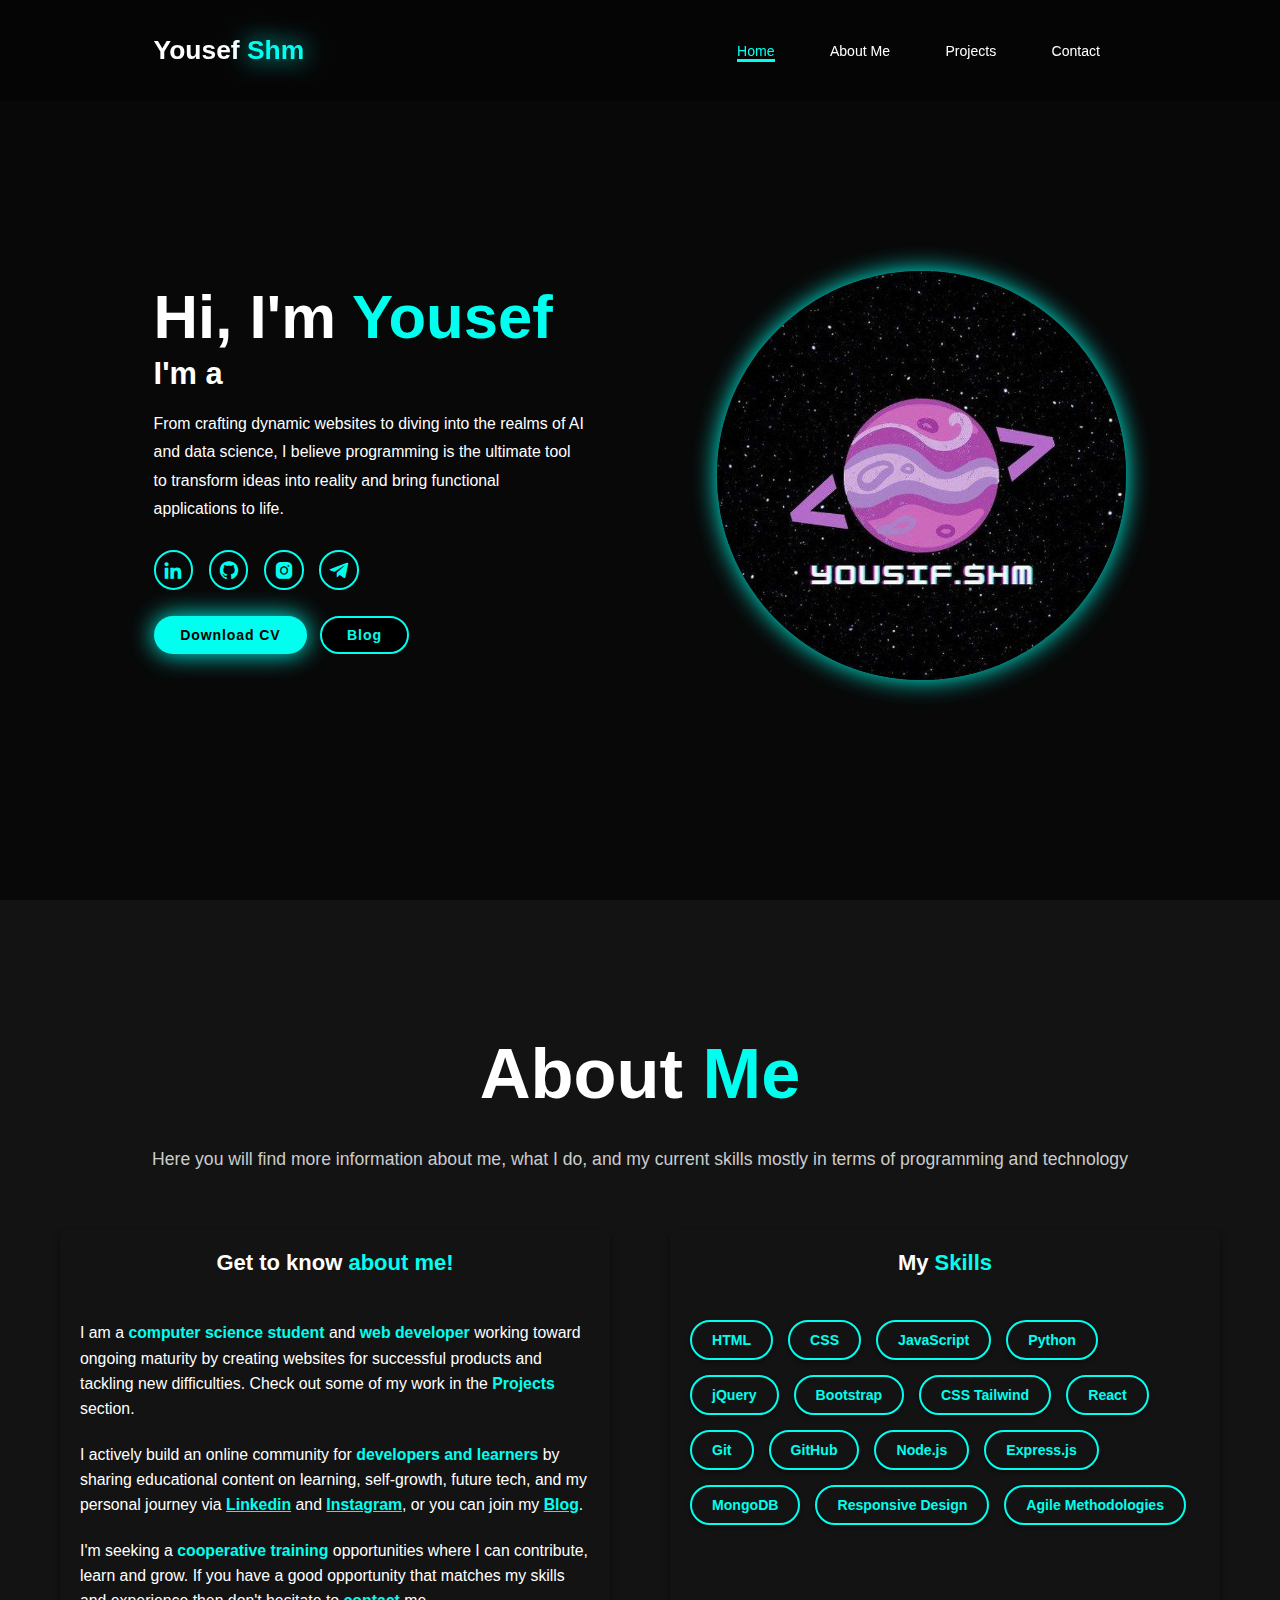
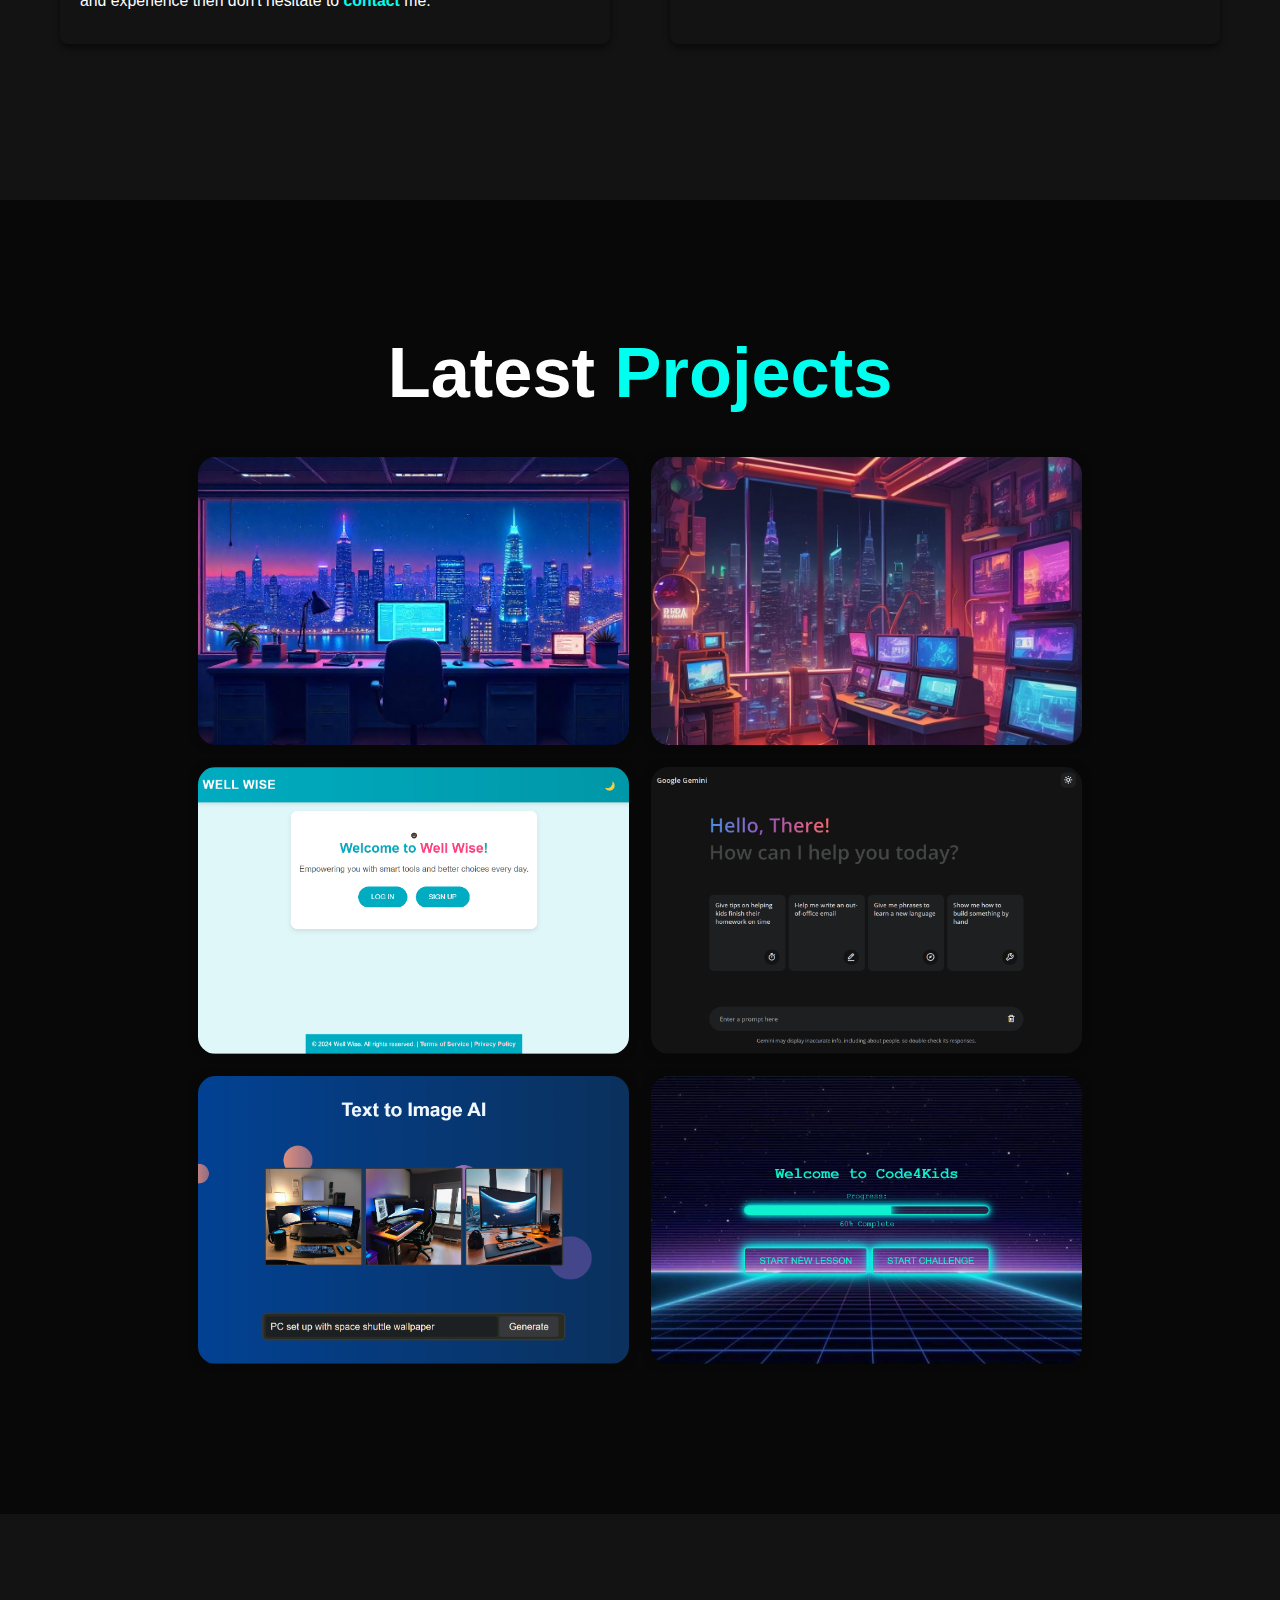
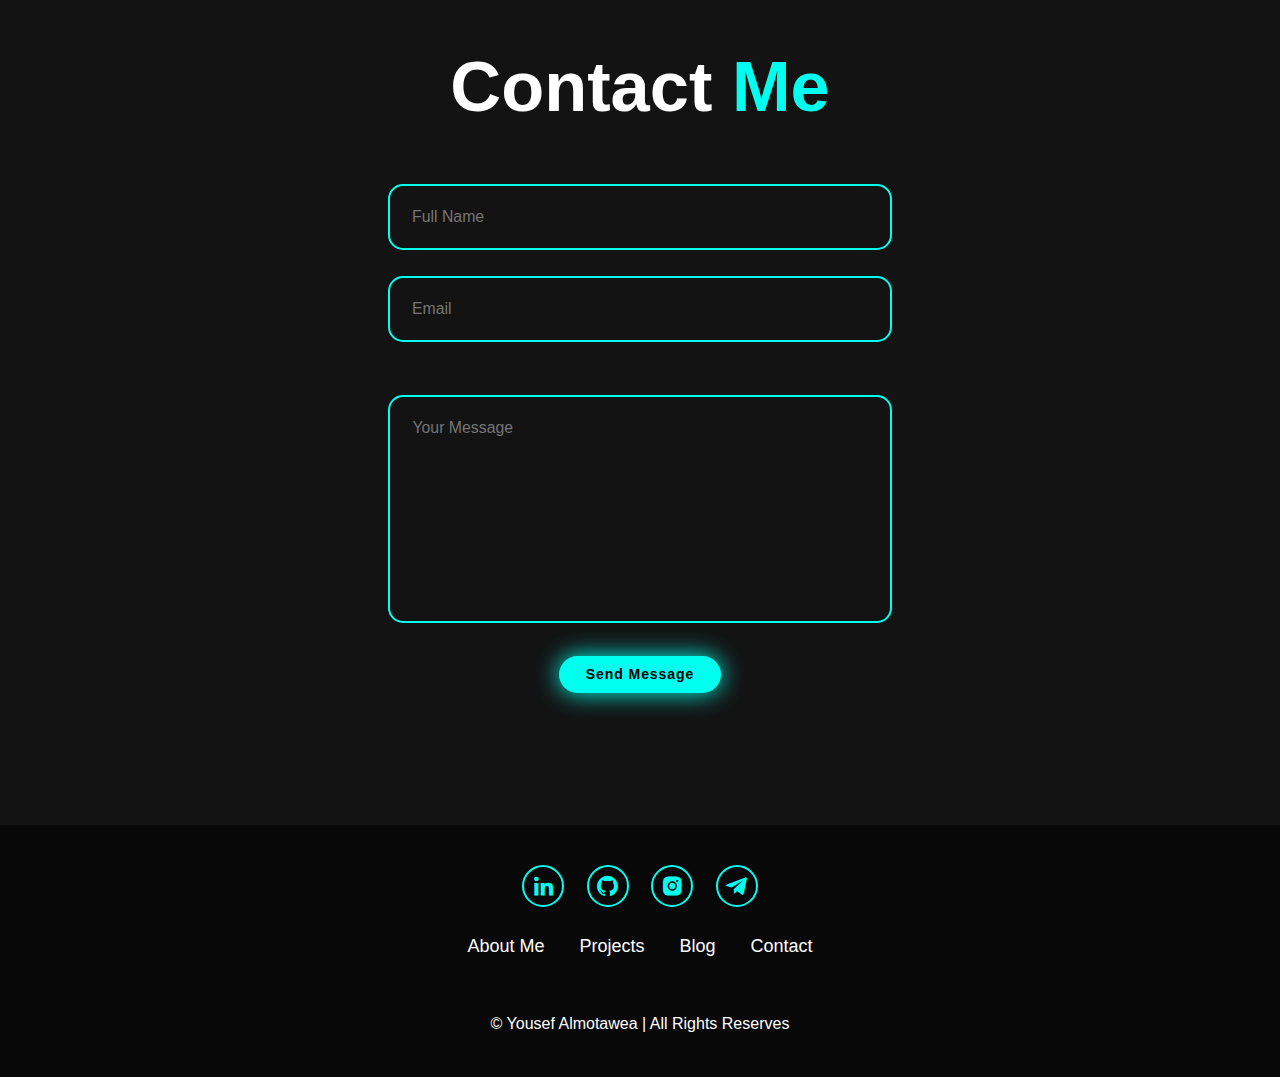
==== index.html @ 4f2bf26d "First commit" ====
<!DOCTYPE html>
<html lang="en">
<head>
    <meta charset="UTF-8">
    <meta name="viewport" content="width=device-width, initial-scale=1.0">
    <title>YouseFolio</title>
    <link rel="icon" href="images/yousif_logo.jpg">
    <link rel="stylesheet" href="style/style.css">
    <link href='https://unpkg.com/boxicons@2.1.4/css/boxicons.min.css' rel='stylesheet'>

</head>
<body>
    
    <header class="header">
        <a href="#home" class="logo">Yousef
        <span>Shm</span></a>

        <i class='bx bx-menu' id="menu-icon"></i>

        <nav class="navbar">
            <a href="#home" class="active">Home</a>
            <a href="#about">About Me</a>
            <a href="#projects">Projects</a>
            <a href="#contact">Contact</a>
            
        </nav>
    </header>

    <section class="home" id="home">
        <div class="home-content">
            <h1>Hi, I'm <span>Yousef</span></h1>
            <h3 class="text-animation">I'm a <span>

            </span></h3>
            <p class="hero-text">
                From crafting dynamic websites to diving into the realms of AI and data science, 
                I believe programming is the ultimate tool to transform ideas into reality and 
                bring functional applications to life.
            </p>

            <div class="social-icons">
                <a href="https://www.linkedin.com/in/yousef-almotawea-730003238?utm_source=share&utm_campaign=share_via&utm_content=profile&utm_medium=android_app"><i class='bx bxl-linkedin'></i></a>
                <a href="https://github.com/yousifshm"><i class='bx bxl-github' ></i></a>
                <a href="#"><i class='bx bxl-instagram-alt' ></i></a>
                <a href="https://t.me/Yousifshm"><i class='bx bxl-telegram'></i></a>
            </div>

            <div class="btn-group">
                <a href="CV/cv.pdf" download class="btn" target="_blank">Download CV</a>
                <a href="blog.html" class="btn" target="_blank">Blog</a>
            </div>
        </div>
        
            <div class="home-img">
                <img src="images/yousif_logo.jpg" alt="logo">
            </div>
    </section>

    <section class="about" id="about">

        <h2 class="heading">About <span>Me</span></h2>
        <p class="about-description">Here you will find more information about me, what I do,
             and my current skills mostly in terms of programming and technology</p>

    <div class="about-div">
        <div class="know">
            <h1>Get to know <span>about me!</span></h1>
            <div class="know-container">
                <p>
                    I am a <b>computer science student</b> and <b> web developer</b> working toward ongoing 
                    maturity by creating websites for successful products and tackling new difficulties.
                    Check out some of my work in the <b>Projects</b> section.
                </p>
                <br>
                <p>
                    I actively build an online community for <b> developers and learners </b> by sharing 
                    educational content on learning, self-growth, future tech, and my personal journey via 
                    <a href="#">Linkedin</a> and <a href="#">Instagram</a>, or you can join my <a href="blog.html">Blog</a>.
                </p>
                <br>
                <p>
                    I'm seeking a <b>cooperative training</b> opportunities where I can contribute, learn and grow. 
                    If you have a good opportunity that matches my skills and experience then don't hesitate to <b>contact</b> me.
                </p>
            </div>
        </div>

        <div class="skills">
            <h1>My <span>Skills</span></h1>
            <div class="skills-container">
                <div class="skill-item">HTML</div>
                <div class="skill-item">CSS</div>
                <div class="skill-item">JavaScript</div>
                <div class="skill-item">Python</div>
                <div class="skill-item">jQuery</div>
                <div class="skill-item">Bootstrap</div>
                <div class="skill-item">CSS Tailwind</div>
                <div class="skill-item">React</div>
                <div class="skill-item">Git</div>
                <div class="skill-item">GitHub</div>
                <div class="skill-item">Node.js</div>
                <div class="skill-item">Express.js</div>
                <div class="skill-item">MongoDB</div>
                <!-- <div class="skill-item">SEO</div> -->
                <div class="skill-item">Responsive Design</div>
                <!-- <div class="skill-item">React Native</div> -->
                <div class="skill-item">Agile Methodologies</div>
            </div>
        </div>
    </div>
        

    </section>

    <!-- projects section design -->
    <section class="Projects" id="projects">
        <h2 class="heading">Latest <span>Projects</span></h2>
        <div class="projects-container">

            <div class="project-box">
                <img src="images/futuristic-setup.jpeg" alt="">
                <div class="project-layer">
                    <h4>Coming Soon..</h4>
                    <!--
                    <p>Lorem ipsum dolor sit amet, consectetur adipisicing elit.
                        Assumenda quaerat rerum officiis, labore ipsum sequi iusto enim</p>
                        <a href="#"><i class='bx bx-link-external'></i></a>
                    -->
                </div>
            </div>

            <div class="project-box">
                <img src="images/magicstudio-art.jpg" alt="">
                <div class="project-layer">
                    <h4>Coming Soon..</h4>
                    <!--
                    <p>Lorem ipsum dolor sit amet, consectetur adipisicing elit.
                        Assumenda quaerat rerum officiis, labore ipsum sequi iusto enim</p>
                        <a href="#"><i class='bx bx-link-external'></i></a>
                    -->
                </div>
            </div>

            <div class="project-box">
                <img src="images/wellwise.png" alt="">
                <div class="project-layer">
                    <h4>Well Wise</h4>
                    <p>WellWise is a Cloud Web Application created with the aim of helping the user 
                        calculate his daily protein and calorie needs and then order meals based on 
                        the amount of nutrients the user needs in his meal.</p>
                        <a href="https://wellwise.info/" target="_blank"><i class='bx bx-link-external'></i></a>
                </div>
            </div>

            <div class="project-box">
                <img src="images/gemeni clone.png" alt="">
                <div class="project-layer">
                    <h4>Gemeni Clone</h4>
                    <p>AI Chat bot project, integrated with API from Google Gemeni</p>
                        <a href="https://github.com/yousefshm/AI-Chatbot" target="_blank"><i class='bx bx-link-external'></i></a>
                </div>
            </div>

            <div class="project-box">
                <img src="images/text_to_image_ai.png" alt="">
                <div class="project-layer">
                    <h4>AI Image Generator</h4>
                    <p>AI text to image convertor, using OpenAI API</p>
                        <a href="#"><i class='bx bx-link-external'></i></a>
                </div>
            </div>

            <div class="project-box">
                <img src="images/Code4Kids.png" alt="">
                <div class="project-layer">
                    <h4>Code4Kids</h4>
                    <p>Cod4Kids project is a prototype frontend design for 
                        coding education platform for middle school students</p>
                        <a href="#"><i class='bx bx-link-external'></i></a>
                </div>
            </div>

        </div>
    </section>

    <section class="contact" id="contact">
        <h2 class="heading">Contact <span>Me</span></h2>
    
        <form action="https://formsubmit.co/yousif.shm2003@gmail.com" method="POST" enctype="text/plain">
            <div class="input-group">
                <div class="input-box">
                    <input type="text" placeholder="Full Name" name="Full Name" required>
                    <input type="email" placeholder="Email" name="Email" required>
                </div>
            </div>
    
            <div class="input-group-2">
                <textarea name="Message" cols="30" rows="10" placeholder="Your Message"></textarea>
                <input type="submit" value="Send Message" class="btn">
            </div>
        </form>
    </section>    

    <footer class="footer">
        <div class="social">
            <a href="#"><i class='bx bxl-linkedin'></i></a>
                <a href="#"><i class='bx bxl-github' ></i></a>
                <a href="#"><i class='bx bxl-instagram-alt' ></i></a>
                <a href="#"><i class='bx bxl-telegram'></i></a>
        </div>

        <ul class="list">
            <li>
                <a href="#about">About Me</a>
            </li>

            <li>
                <a href="#projects">Projects</a>
            </li>

            <li>
                <a href="blog.html">Blog</a>
            </li>

            <li>
                <a href="#contact">Contact</a>
            </li>

            <p class="copyright">
                © Yousef Almotawea | All Rights Reserves
            </p>
        </ul>
    </footer>

    <script>
    let menuIcon = document.querySelector('#menu-icon'); // Finds the menu icon (e.g., hamburger icon)
    let navbar = document.querySelector('.navbar'); // Finds the main navigation bar
    let sections = document.querySelectorAll('section'); // Finds all sections on the page
    let navLinks = document.querySelectorAll('header nav a'); // Finds all links in the navigation bar

    window.onscroll = () => {
        sections.forEach((sec) => {
        let top = window.scrollY; // The current scroll position from the top of the page
        let offset = sec.offsetTop - 150; // The starting point of the section (minus 150 pixels for early activation)
        let height = sec.offsetHeight; // The height of the section
        let id = sec.getAttribute('id');  // The id of the current section

            if(top >= offset && top < offset + height){ // Is the user within this section?
                navLinks.forEach(links => {
                links.classList.remove('active');  // Remove 'active' from all links
                document.querySelector('header nav a[href*=' + id + ' ]').classList.add('active') // Add 'active' to the current section's link
                })
            }
        })
    }


    menuIcon.onclick = () => {
        menuIcon.classList.toggle('bx-x'); // Toggles the 'bx-x' class on the menu icon
        navbar.classList.toggle('active'); // Toggles the 'active' class on the navbar to show or hide it
    }
    </script>
</body>
</html>
---- style/style.css ----
*{
    margin: 0;
    padding: 0;
    box-sizing: border-box;
    text-decoration: none;
    border: none;
    outline: none;
    scroll-behavior: smooth;
    font-family: "Poppins",Arial, Helvetica, sans-serif;
}

:root {
    --bg-color: #080808;
    --second-bg-color: #131313;
    --text-color: white;
    --main-color: #00ffee;
    --blog-color: #79c2d0;
}

html {
    font-size: 60%;
    overflow-x: hidden;
}

body{
    background: var(--bg-color);
    color: var(--text-color);
}

::-webkit-scrollbar{
    width: 15px;
}
::-webkit-scrollbar-thumb{
    background-color: var(--main-color);
}
::-webkit-scrollbar-track{
    background-color: var(--bg-color);
    width: 50px;
}

.header{
    position: fixed;
    top: 0;
    left: 0;
    width: 100%;
    padding: 4rem 12% 4rem;
    background: rgba(0, 0, 0, 0.3);
    backdrop-filter: blur(10px);
    display: flex;
    justify-content: space-between;
    align-items: center;
    z-index: 5;
}

.logo{
    font-size: 3rem;
    color: var(--text-color);
    font-weight: 800;
    cursor: pointer;
    transition: 0.3s ease;
}
.logo:hover{
    transform: scale(1.1);
}
.logo span{
    text-shadow: 0 0 25px var(--main-color);
}
.navbar a{
    font-size: 1.6rem;
    color: var(--text-color);
    margin: 3rem;
    font-weight: 500;
    transition: 0.3s ease;
    border-bottom: 3px solid transparent;
}
.navbar a:hover,
.navbar a.active{
    color: var(--main-color);
    border-bottom: 3px solid var(--main-color);
}
#menu-icon{
    font-size: 3.6rem;
    color: var(--main-color);
    display: none;
}

section{
    min-height: 100vh;
    padding: 10rem 12% 10rem;
}
.home{
    display: flex;
    align-items: center;
    justify-content: center;
    gap: 15rem;
}
.home-content{
    display: flex;
    flex-direction: column;
    align-items: baseline;
    text-align: left;
    justify-content: center;
    margin-top: 3rem;
}
span{
    color: var(--main-color);
}
.logo span{
    color: var(--main-color);
}
.home-content h3{
    margin-bottom: 2rem;
    margin-top: 1rem;
    font-size: 3.5rem;
}
.home-content h1{
    font-size: 7rem;
    font-weight: 700;
    margin-top: 1.5rem;
    line-height: 1;
}
.home-img{
    border-radius: 50%;
}
.home-img img{
    position: relative;
    top: 3rem;
    width: 32vw;
    border-radius: 50%;
    box-shadow: 0 0 25px var(--main-color);
    cursor: pointer;
    transition: 0.4s ease-in-out;
}
.home-img img:hover{
    box-shadow: 0 0 25px var(--main-color),
                0 0 50px var(--main-color),
                0 0 100px var(--main-color);
}
.home-content p{
    font-size: 1.8rem;
    font-weight: 500;
    line-height: 1.8;
    max-width: 1000px;
}
.social-icons a{
    display: inline-flex;
    justify-content: center;
    align-items: center;
    width: 4.5rem;
    height: 4.5rem;
    background: transparent;
    border: 2px solid var(--main-color);
    font-size: 2.5rem;
    border-radius: 50%;
    color: var(--main-color);
    margin: 3rem 1.5rem 3rem 0;
    transition: 0.3s ease-in-out;
}
.social-icons a:hover{
    color: var(--text-color);
    transform: scale(1.3) translateY(-5px);
    box-shadow: 0 0 25px var(--main-color);
    background-color: var(--main-color);
}
.btn {
    display: inline-block;
    padding: 1rem 2.8rem;
    background: var(--main-color);
    box-shadow: 0 0 25px var(--main-color);
    border-radius: 4rem;
    font-size: 1.6rem;
    color: black;
    border: 2px solid transparent;
    letter-spacing: 0.1rem;
    font-weight: 600;
    transition: 0.3s ease-in-out;
    cursor: pointer;
}
.btn:hover{
    transform: scale(1.05);
    box-shadow: 0 0 50px var(--main-color);
}
.btn-group{
    display: flex;
    align-items: center;
    gap: 1.5rem;
}
.btn-group a:nth-of-type(2){
    background-color: black;
    color: var(--main-color);
    border: 2px solid var(--main-color);
    box-shadow: 0 0 25px transparent;
}
.btn-group a:nth-of-type(2):hover{
    box-shadow: 0 0 25px var(--main-color);
    background-color: var(--main-color);
    color: black;
}

.text-animation{
    font-size: 34px;
    font-weight: 600;
    min-width: 280px;
}
.text-animation span{
    position: relative;
}
.text-animation span::before{
    content: "Web Developer";
    color: var(--main-color);
    animation: words 12s infinite;
}
.text-animation span::after{
    content: "";
    background-color: var(--bg-color);
    position:absolute;
    width: calc(100% + 8px);
    height: 100%;
    border-left: 3px solid var(--bg-color);
    right: -8px;
    animation: cursor 0.6s infinite, typing 12s steps(14) infinite;
}

@keyframes cursor{
    to{
        border-left: 2px solid var(--main-color);
    }
}
@keyframes words {
    0%, 33.33% {
        content: "CS Student";
    }
    33.34%, 66.66% {
        content: "Web Developer";
    }
    66.67%, 100% {
        content: "MERN Developer";
    }
}
@keyframes typing{
    15%, 25%, 48%, 58.33%, 80%, 91.66%{
        width: 0;
    }
    0%, 33.33%, 66.66% {
        width: calc(100% + 8px);
    }
}

.heading{
    font-size: 8rem;
    text-align: center;
    margin: 5rem 0;
}



.about{
    padding: 10px 15px;
    background: var(--second-bg-color);
    text-align: center;
}
.about h2{
    margin: 14rem 0 4rem 0;
    
}
.about h1{
    font-size: 2.5rem;
    margin-bottom: 10px;
}
.about-description {
    font-size: 2rem;
    color: #ccc;
    margin-bottom: 40px;
}

.about-div{
    display: flex;
    justify-content: space-between;
    flex-wrap: wrap;
    gap: 20px;
    max-width: 1200px;
    margin: 0 auto;
}

.know, .skills {
    flex: 1;
    max-width: 48%;
    background: var(--second-bg-color);
    padding: 20px;
    margin: 20px;
    border-radius: 8px;
    box-shadow: 0 4px 6px rgba(0, 0, 0, 0.5);
}
.know h2, .skills h2 {
    font-size: 1.8rem;
    margin-bottom: 15px;
}
.know h1, .skills h1 {
    margin-bottom: 5rem;
}
.know-container p {
    line-height: 1.6;
    margin-bottom: 10px;
    text-align: left;
    font-size: 1.8rem;
}
.know-container a {
    color: var(--main-color);
    text-decoration: underline;
    font-weight: bold;
}
.know-container a:hover{
    text-decoration: none;
}
.know-container b{
    color: var(--main-color);
}

.skills-container {
    display: flex;
    flex-wrap: wrap;
    gap: 15px;
}

.skill-item {
    background: transparent;
    border: 2px solid var(--main-color);
    color: var(--main-color);
    padding: 10px 20px;
    border-radius: 20px;
    font-size: 1.6rem;
    font-weight: bold;
    box-shadow: 0 2px 4px rgba(0, 0, 0, 0.5);
    transition: transform 0.2s ease-in-out, box-shadow 0.2s;
}

.skill-item:hover {
    transform: scale(1.05);
    box-shadow: 0 4px 8px rgba(0, 0, 0, 0.7);
    box-shadow: 0 0 25px var(--main-color);
    background-color: var(--main-color);
    color: var(--bg-color);
}



.projects {
    background: var(--second-bg-color);
}   

.projects h2{
    margin-bottom: 4rem;
}

.projects-container{
    display: grid;
    grid-template-columns: repeat(3,1fr);
    align-items: center;
    gap: 2.5rem;
}

.projects-container .project-box{
    position: relative;
    border-radius: 2rem;
    box-shadow: 0 0 1rem var(--bg-color);
    overflow: hidden;
    display: flex;
}

.project-box img{
    width: 100%;
    transition: .5s ease;
}

.project-box:hover img{
    transform: scale(1.1);
}

.project-box .project-layer{
    position: absolute;
    bottom: 0;
    left: 0;
    width: 100%;
    height: 100%;
    background: linear-gradient(rgba(0,0,0,.1),var(--main-color));
    display: flex;
    justify-content: center;
    align-items: center;
    flex-direction: column;
    text-align: center;
    padding: 0 4rem;
    transform: translateY(100%);
    transition: .5s ease;
}

.project-box:hover .project-layer{
    transform: translateY(0);
}

.project-layer h4{
    font-size: 3rem;
}

.project-layer p{
    font-size: 1.6rem;
    margin: .3rem 0 1rem;
}

.project-layer a{
    display: inline-flex;
    justify-content: center;
    align-items: center;
    width: 5rem;
    height: 5rem;
    background: var(--text-color);
    border-radius: 50%;
}

.project-layer a i{
    font-size: 2rem;
    color: var(--second-bg-color);
}



.contact{
    background-color: var(--second-bg-color);
}
.contact h2{
    margin-bottom: 3rem;
    color: white;
}
.contact form{
    display: flex;
    align-items: center;
    justify-content: center;
    flex-direction: column;
    gap: 3rem;
    margin: 5rem auto;
    text-align: center;
}
.contact form .input-box{
    display: flex;
    justify-content: center;
    flex-wrap: wrap;
}
.contact form .input-box input,
.contact form textarea{
    width: 100%;
    padding: 2.5rem;
    font-size: 1.8rem;
    color: var(--text-color);
    background: var(--second-bg-color-bg-color);
    border-radius: 15px;
    border: 2px solid var(--main-color);
    margin: 1.5rem 0;
    resize: none;
    overflow: auto;
    box-sizing: border-box;
}
textarea::-webkit-scrollbar-track {
    visibility: hidden;
}
textarea::-webkit-scrollbar-thumb {
    border-radius: 10px;
}
.contact form .btn{
    margin-top: 2rem;
}



.footer{
    position: relative;
    bottom: 0;
    width: 100%;
    padding: 40px 0;
    background-color: var(--bg-color);
}
.footer .social{
    text-align: center;
    padding-bottom: 25px;
    color: var(--main-color);
}
.footer .social a{
    font-size: 25px;
    color: var(--main-color);
    border: 2px solid var(--main-color);
    width: 42px;
    height: 42px;
    line-height: 42px;
    display: inline-block;
    text-align: center;
    border-radius: 50%;
    margin: 0 10px;
    transition: 0.3s ease-in-out;
}
.footer .social a:hover{
    transform: scale(1.2)translateY(-10px);
    background-color: var(--main-color);
    color: black;
    box-shadow: 0 0 25px var(--main-color);
}
.footer ul{
    margin-top: 0;
    padding: 0;
    font-size: 18px;
    line-height: 1.6;
    margin-bottom:0;
    text-align: center;
}
.footer ul li a{
    color: white;
    border-bottom: 3px solid transparent;
    transition: 0.3s ease-in-out;
}
.footer ul li a:hover{
    border-bottom: 3px solid var(--main-color);
}
.footer ul li{
    display: inline-block;
    padding: 0 15px;
}
.footer .copyright{
    margin-top: 50px;
    text-align: center;
    font-size: 16px;
    color: white;
}


@media(max-width:1285px){
    html{
        font-size: 55%;
    }
    .projects-container{
        padding-bottom: 7rem;
        grid-template-columns: repeat(2,1fr);
        margin: 0 5rem;
    }
}


@media(max-width:991px){
    header{
        padding: 2rem 3%;
    }
    section{
        padding: 10rem 3% 2rem;
    }
    .projects{
        padding-bottom: 7rem;
    }
    .contact form{
        flex-direction: column;
    }
    .footer{
        padding: 2rem 3%;
    }
}


@media(max-width:895px){
    #menu-icon{
        display: block;
    }
    .navbar{
        position: absolute;
        top: 100%;
        right: 0;
        width: 50%;
        padding: 1rem 3%;
        background: rgba(0, 0, 0, 0.8);
        backdrop-filter: blur(20px);
        border-bottom-left-radius: 2rem;
        border-left: 2px solid var(--main-color);
        border-bottom: 2px solid var(--main-color);
        display: none;
    }
    .navbar.active{
        display: block;
    }
    .navbar a{
        display: block;
        font-size: 2rem;
        margin: 3rem 0;
        color: white;
    }
    .home{
        flex-direction: column-reverse;
        margin: 5rem 4rem;
    }
    .home-content h3{
        font-size: 2.6rem;
    }
    .home-content h1{
        font-size: 8rem;
    }
    .home-content p{
        max-width: 600px;
        margin: 0 auto;
    }
    .home-img img{
        width: 56vw;
    }
    .projects h2{
        margin-bottom: 3rem;
    }
    .projects-container{
        grid-template-columns: repeat(1,1fr);
    }
    .project-layer p{
        font-size: 1.3rem;
        margin: .3rem 0 1rem;
    }
    .project-layer a{
        width: 3rem;
        height: 3rem;
    }
    .skills, .know{
        min-width: 80%;
        margin: 0 auto;
    }
    .skill-item{
        font-size: 1.4rem;
    }
}
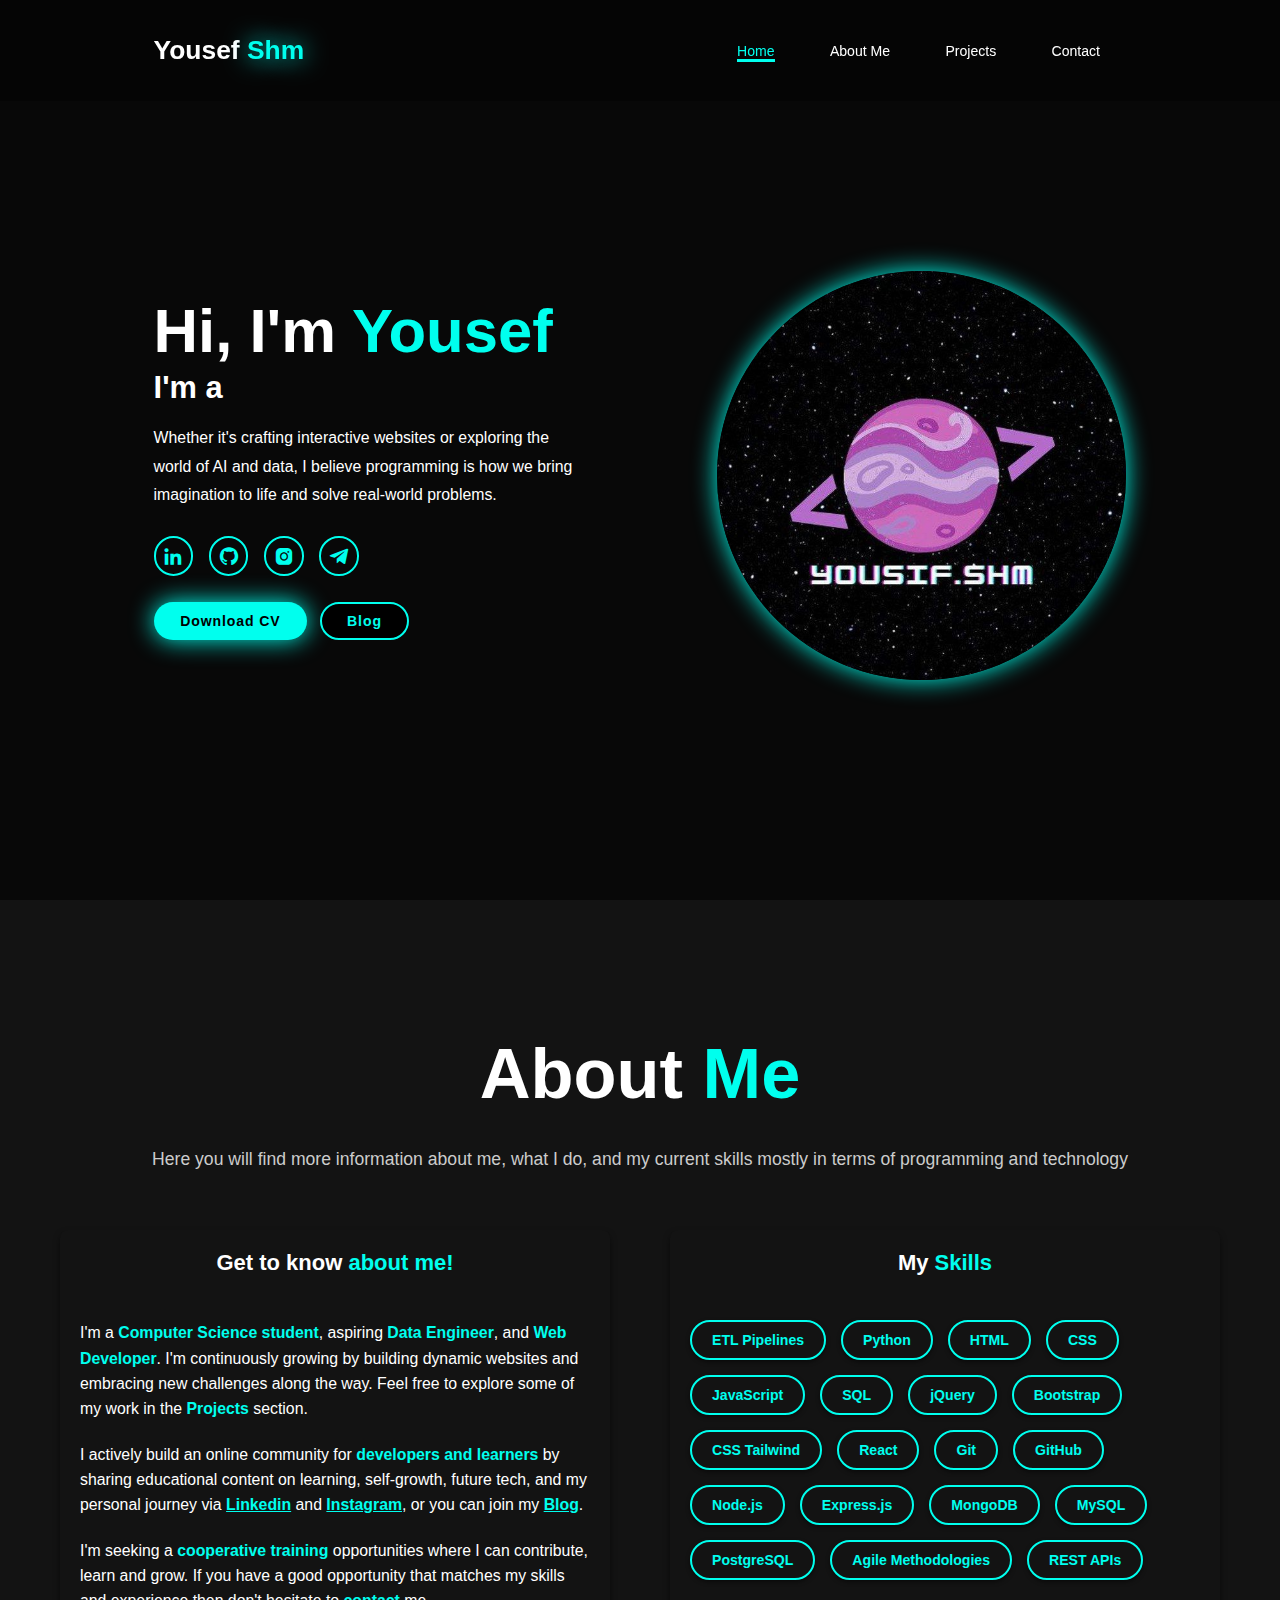
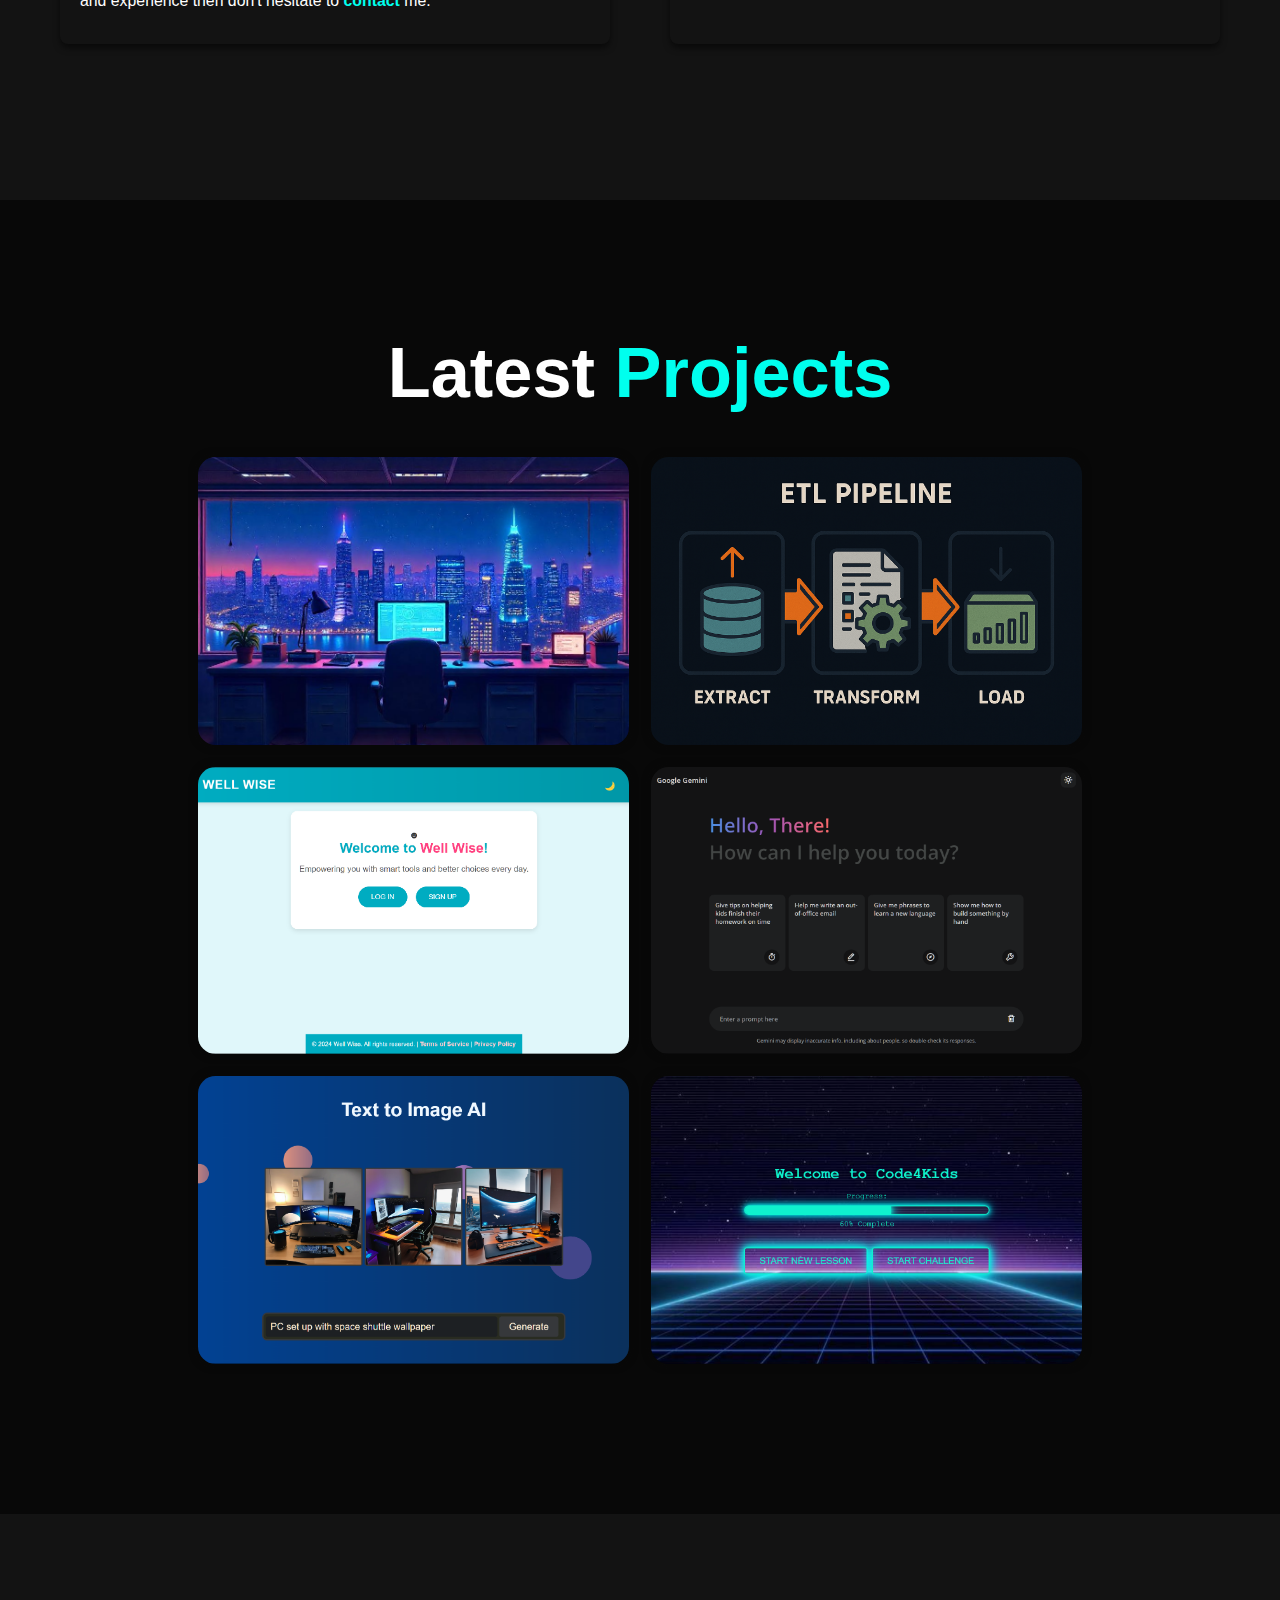
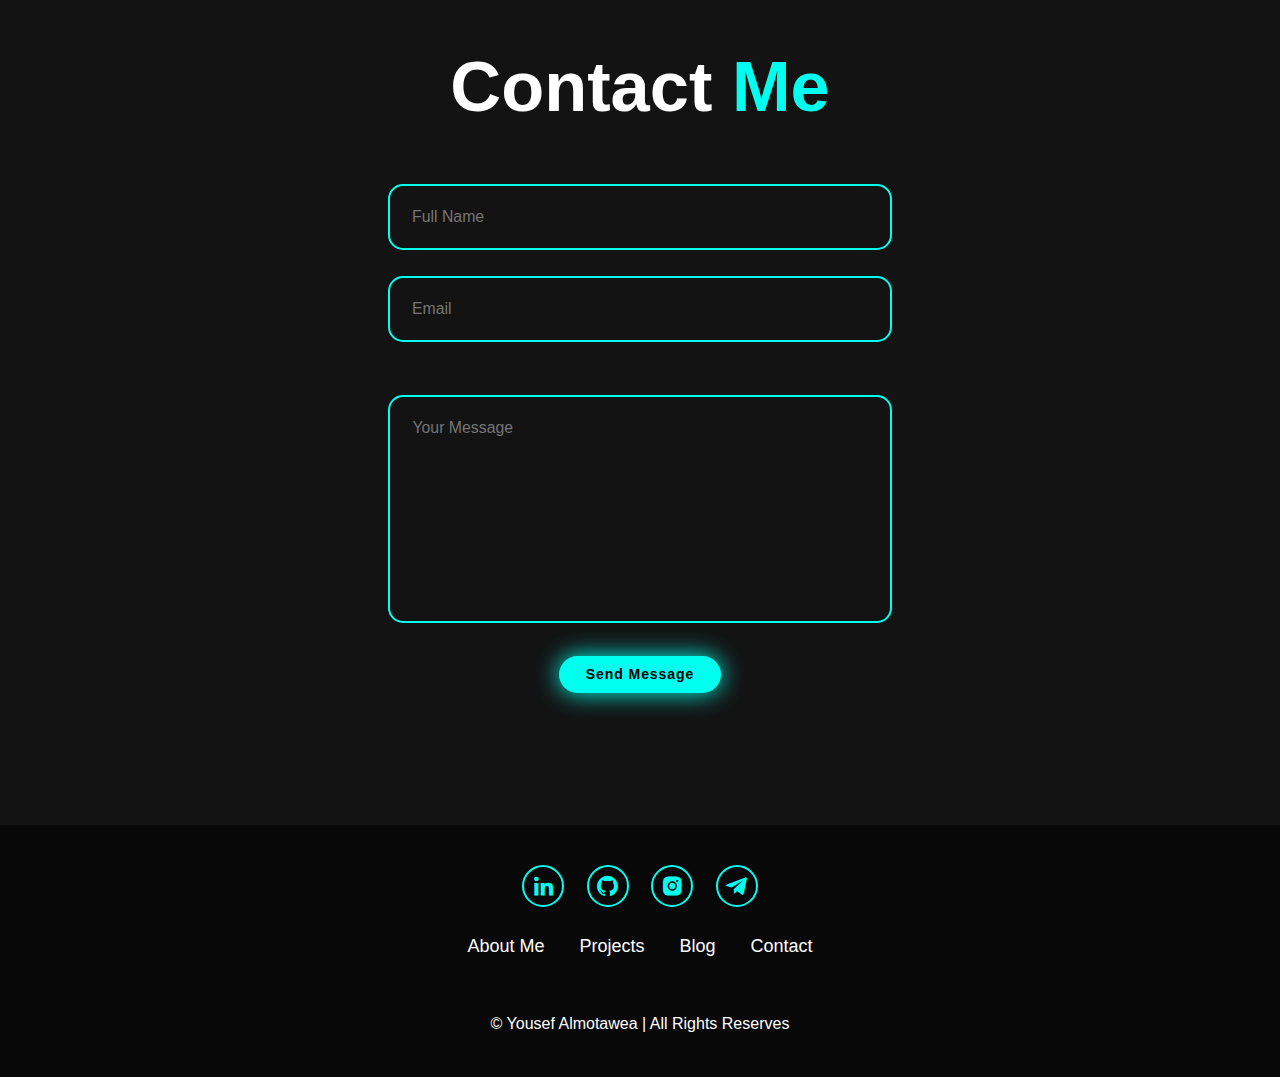
==== commit aa3af26e: "Updated project" ====
--- a/index.html
+++ b/index.html
@@ -33,16 +33,17 @@
 
             </span></h3>
             <p class="hero-text">
-                From crafting dynamic websites to diving into the realms of AI and data science, 
-                I believe programming is the ultimate tool to transform ideas into reality and 
-                bring functional applications to life.
+                Whether it's crafting interactive websites or exploring the world of AI and data, 
+                I believe programming is how we bring imagination to life and solve real-world problems.
+
+
             </p>
 
             <div class="social-icons">
-                <a href="https://www.linkedin.com/in/yousef-almotawea-730003238?utm_source=share&utm_campaign=share_via&utm_content=profile&utm_medium=android_app"><i class='bx bxl-linkedin'></i></a>
-                <a href="https://github.com/yousifshm"><i class='bx bxl-github' ></i></a>
-                <a href="#"><i class='bx bxl-instagram-alt' ></i></a>
-                <a href="https://t.me/Yousifshm"><i class='bx bxl-telegram'></i></a>
+                <a href="https://www.linkedin.com/in/yousef-almotawea-730003238?utm_source=share&utm_campaign=share_via&utm_content=profile&utm_medium=android_app" target="_blank"><i class='bx bxl-linkedin'></i></a>
+                <a href="https://github.com/yousefshm" target="_blank"><i class='bx bxl-github' ></i></a>
+                <a href="https://www.instagram.com/yousif.shm/" target="_blank"><i class='bx bxl-instagram-alt' ></i></a>
+                <a href="https://t.me/Yousifshm" target="_blank" ><i class='bx bxl-telegram'></i></a>
             </div>
 
             <div class="btn-group">
@@ -67,9 +68,11 @@
             <h1>Get to know <span>about me!</span></h1>
             <div class="know-container">
                 <p>
-                    I am a <b>computer science student</b> and <b> web developer</b> working toward ongoing 
-                    maturity by creating websites for successful products and tackling new difficulties.
-                    Check out some of my work in the <b>Projects</b> section.
+                    I'm a <b>Computer Science student</b>, aspiring <b>Data Engineer</b>, and <b>Web Developer</b>. 
+                    I'm continuously growing by building dynamic websites and embracing new challenges along the way. 
+                    Feel free to explore some of my work in the <b>Projects</b> section.
+
+
                 </p>
                 <br>
                 <p>
@@ -88,10 +91,12 @@
         <div class="skills">
             <h1>My <span>Skills</span></h1>
             <div class="skills-container">
+                <div class="skill-item">ETL Pipelines</div>
+                <div class="skill-item">Python</div>
                 <div class="skill-item">HTML</div>
                 <div class="skill-item">CSS</div>
                 <div class="skill-item">JavaScript</div>
-                <div class="skill-item">Python</div>
+                <div class="skill-item">SQL</div>
                 <div class="skill-item">jQuery</div>
                 <div class="skill-item">Bootstrap</div>
                 <div class="skill-item">CSS Tailwind</div>
@@ -101,10 +106,13 @@
                 <div class="skill-item">Node.js</div>
                 <div class="skill-item">Express.js</div>
                 <div class="skill-item">MongoDB</div>
+                <div class="skill-item">MySQL</div>
+                <div class="skill-item">PostgreSQL</div>
                 <!-- <div class="skill-item">SEO</div> -->
-                <div class="skill-item">Responsive Design</div>
+                <!-- <div class="skill-item">Responsive Design</div> -->
                 <!-- <div class="skill-item">React Native</div> -->
                 <div class="skill-item">Agile Methodologies</div>
+                <div class="skill-item">REST APIs</div>
             </div>
         </div>
     </div>
@@ -122,22 +130,18 @@
                 <div class="project-layer">
                     <h4>Coming Soon..</h4>
                     <!--
-                    <p>Lorem ipsum dolor sit amet, consectetur adipisicing elit.
-                        Assumenda quaerat rerum officiis, labore ipsum sequi iusto enim</p>
                         <a href="#"><i class='bx bx-link-external'></i></a>
                     -->
                 </div>
             </div>
 
             <div class="project-box">
-                <img src="images/magicstudio-art.jpg" alt="">
-                <div class="project-layer">
-                    <h4>Coming Soon..</h4>
-                    <!--
-                    <p>Lorem ipsum dolor sit amet, consectetur adipisicing elit.
-                        Assumenda quaerat rerum officiis, labore ipsum sequi iusto enim</p>
-                        <a href="#"><i class='bx bx-link-external'></i></a>
-                    -->
+                <img src="images/ETL_dark.png" alt="">
+                <div class="project-layer">
+                    <h4>ETL Pipeline</h4>
+                    <br>
+                    <!-- <p> </p> -->
+                    <a href="https://github.com/yousefshm/IBM-Data-Engineering/tree/main/Course_03_Python_project_for_Data_Engineering" target="_blank"><i class='bx bxl-github'></i></a>
                 </div>
             </div>
 
@@ -157,7 +161,7 @@
                 <div class="project-layer">
                     <h4>Gemeni Clone</h4>
                     <p>AI Chat bot project, integrated with API from Google Gemeni</p>
-                        <a href="https://github.com/yousefshm/AI-Chatbot" target="_blank"><i class='bx bx-link-external'></i></a>
+                        <a href="https://github.com/yousefshm/AI-Chatbot" target="_blank"><i class='bx bxl-github'></i></a>
                 </div>
             </div>
 
@@ -166,7 +170,7 @@
                 <div class="project-layer">
                     <h4>AI Image Generator</h4>
                     <p>AI text to image convertor, using OpenAI API</p>
-                        <a href="#"><i class='bx bx-link-external'></i></a>
+                        <a href="https://github.com/yousefshm/Frontend-Projects/tree/main/IMG%20Generator" target="_blank"><i class='bx bxl-github'></i></a>
                 </div>
             </div>
 
@@ -176,7 +180,7 @@
                     <h4>Code4Kids</h4>
                     <p>Cod4Kids project is a prototype frontend design for 
                         coding education platform for middle school students</p>
-                        <a href="#"><i class='bx bx-link-external'></i></a>
+                        <a href="https://github.com/yousefshm/Frontend-Projects/tree/main/Code4kids" target="_blank"><i class='bx bxl-github'></i></a>
                 </div>
             </div>
 
@@ -203,10 +207,10 @@
 
     <footer class="footer">
         <div class="social">
-            <a href="#"><i class='bx bxl-linkedin'></i></a>
-                <a href="#"><i class='bx bxl-github' ></i></a>
-                <a href="#"><i class='bx bxl-instagram-alt' ></i></a>
-                <a href="#"><i class='bx bxl-telegram'></i></a>
+            <a href="https://www.linkedin.com/in/yousef-almotawea-730003238/" target="_blank"><i class='bx bxl-linkedin'></i></a>
+            <a href="https://github.com/yousefshm" target="_blank"><i class='bx bxl-github' ></i></a>
+            <a href="https://www.instagram.com/yousif.shm/" target="_blank"><i class='bx bxl-instagram-alt' ></i></a>
+            <a href="https://t.me/Yousifshm" target="_blank"><i class='bx bxl-telegram'></i></a>
         </div>
 
         <ul class="list">
--- a/style/style.css
+++ b/style/style.css
@@ -231,10 +231,10 @@
         content: "CS Student";
     }
     33.34%, 66.66% {
+        content: "Data Engineer";
+    }
+    66.67%, 100% {
         content: "Web Developer";
-    }
-    66.67%, 100% {
-        content: "MERN Developer";
     }
 }
 @keyframes typing{
